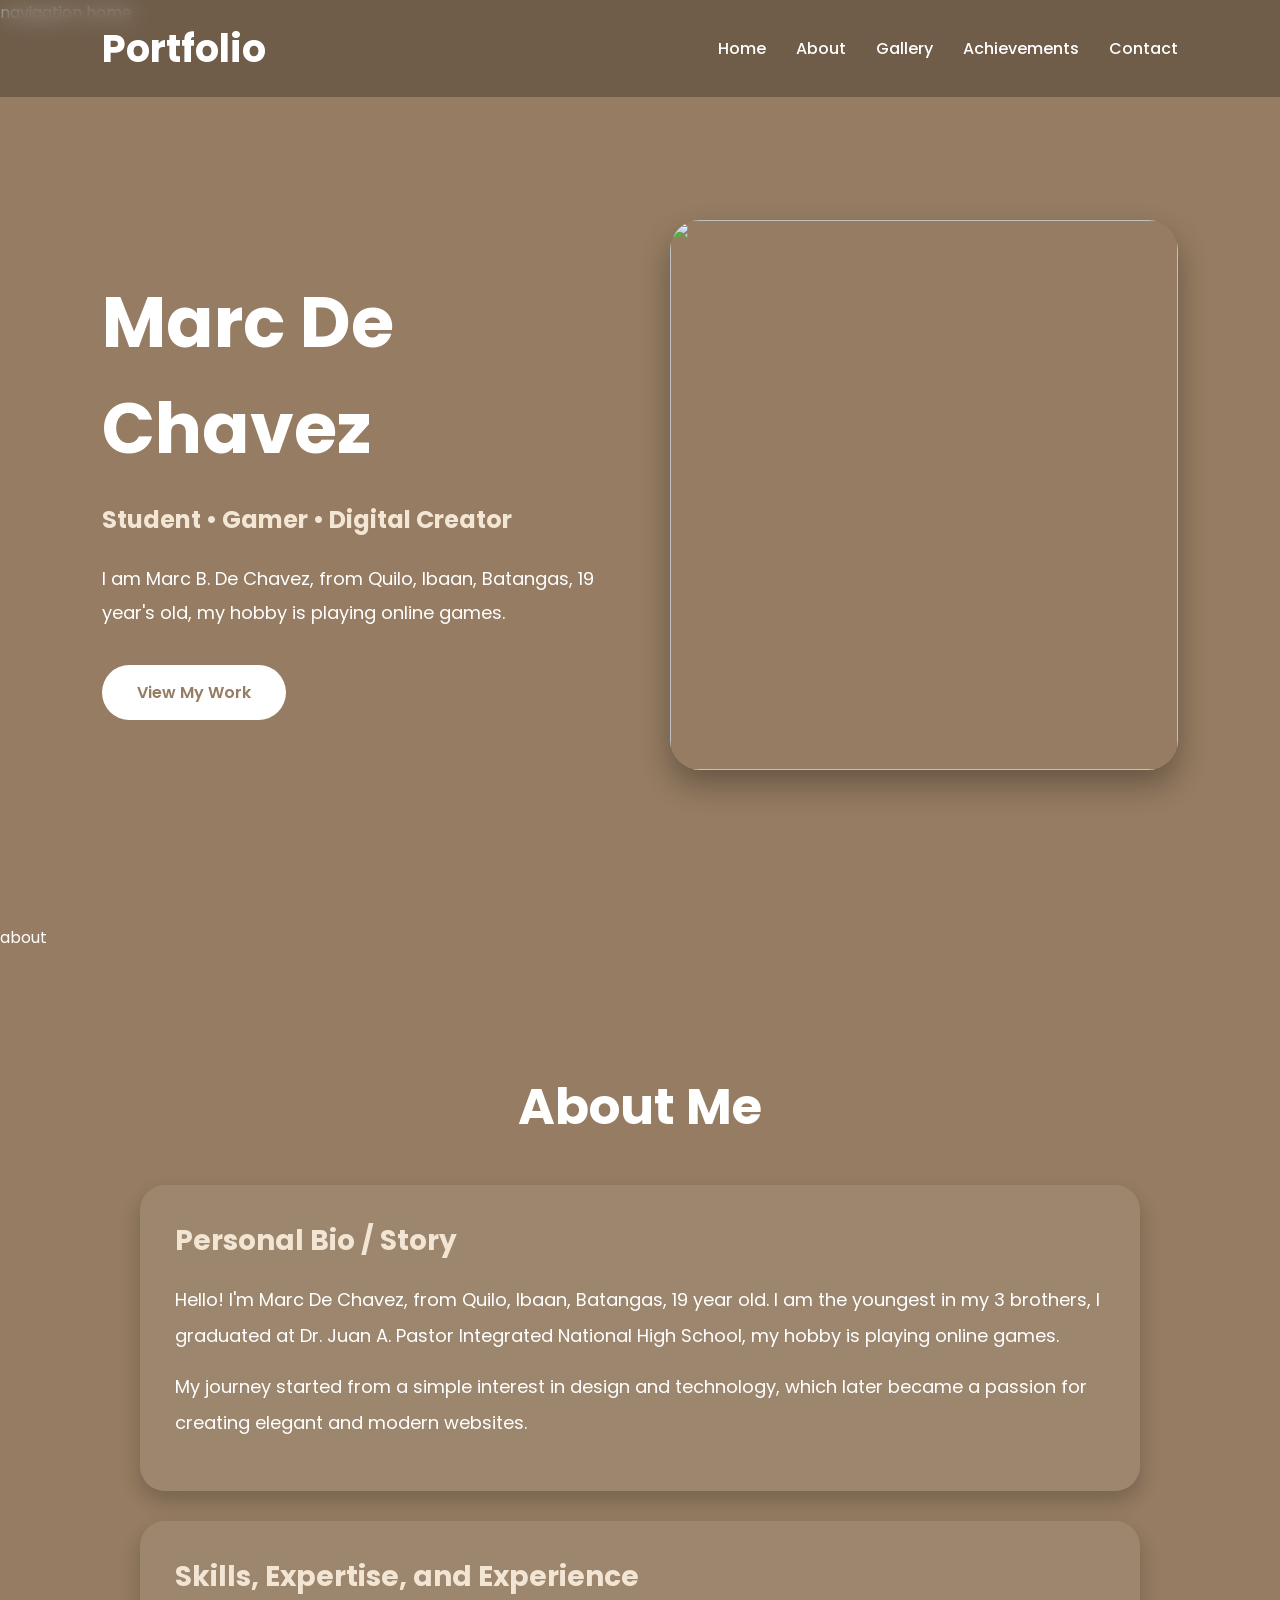
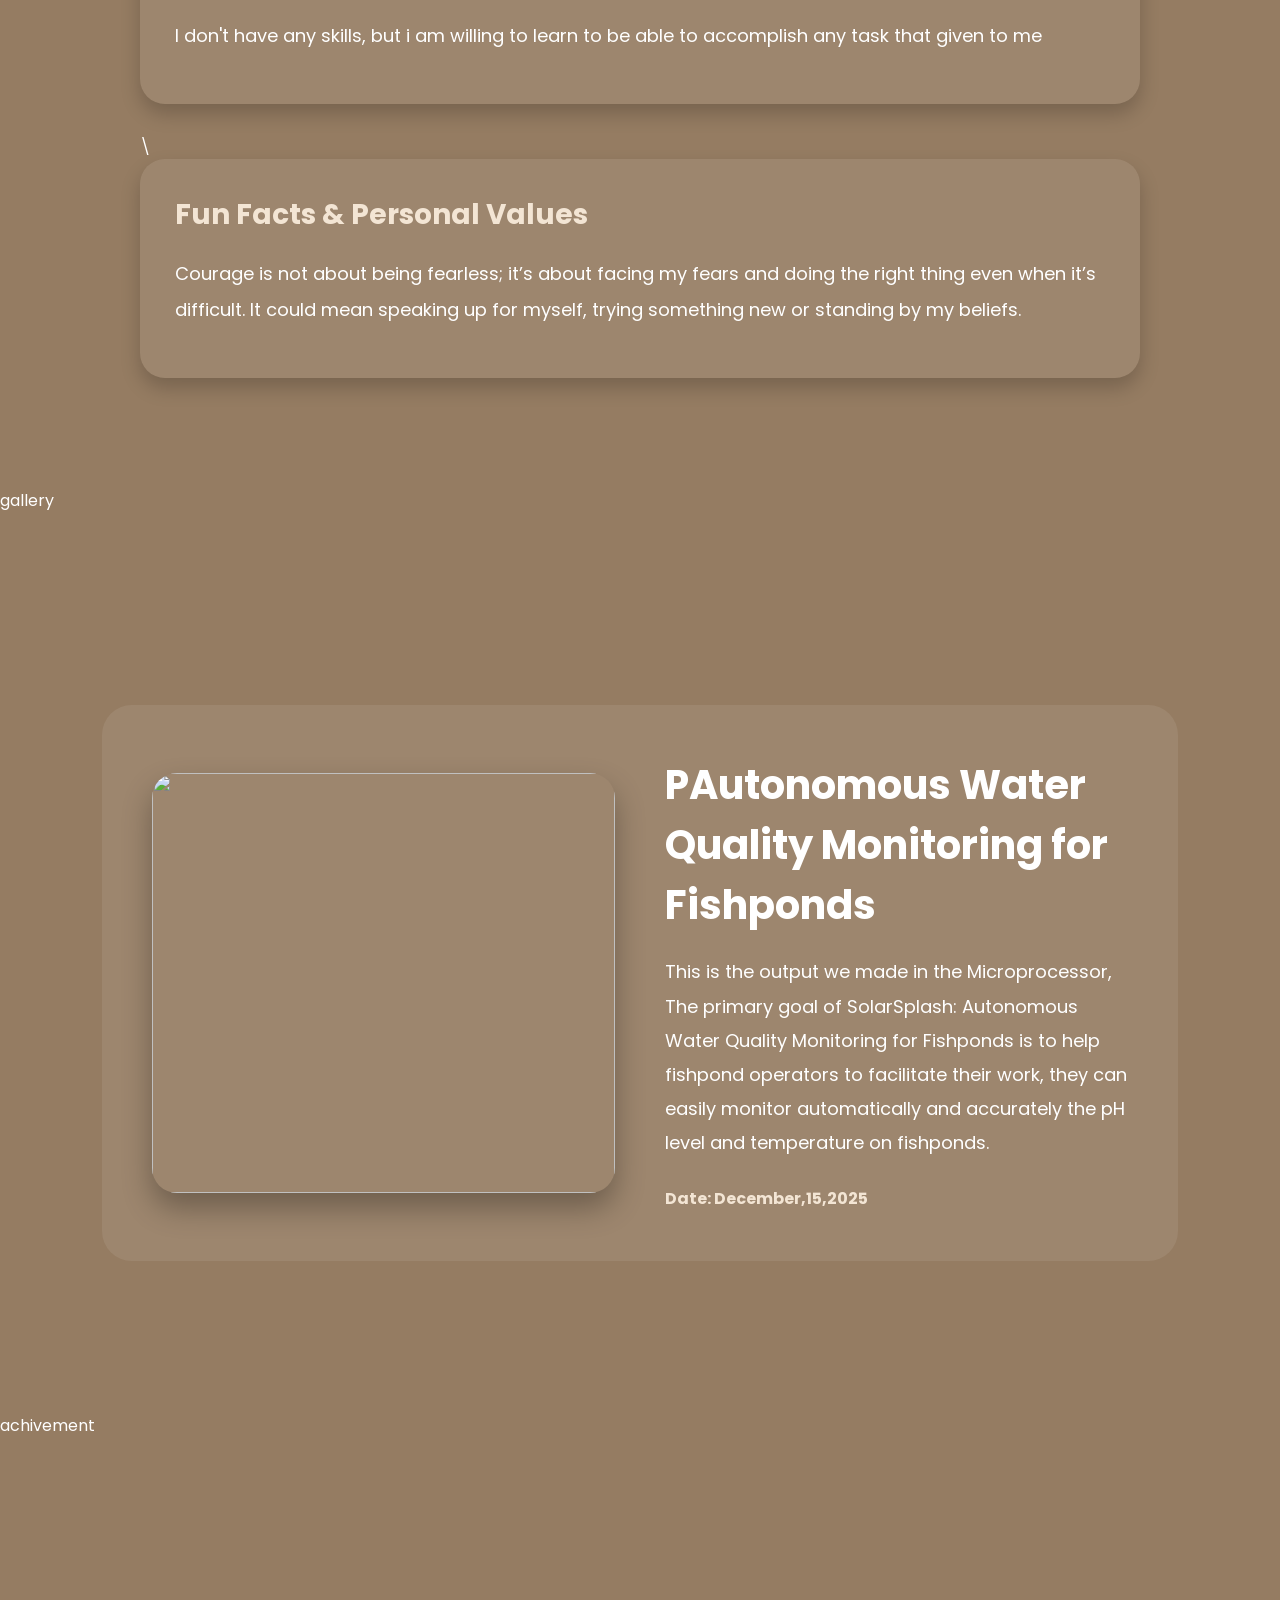
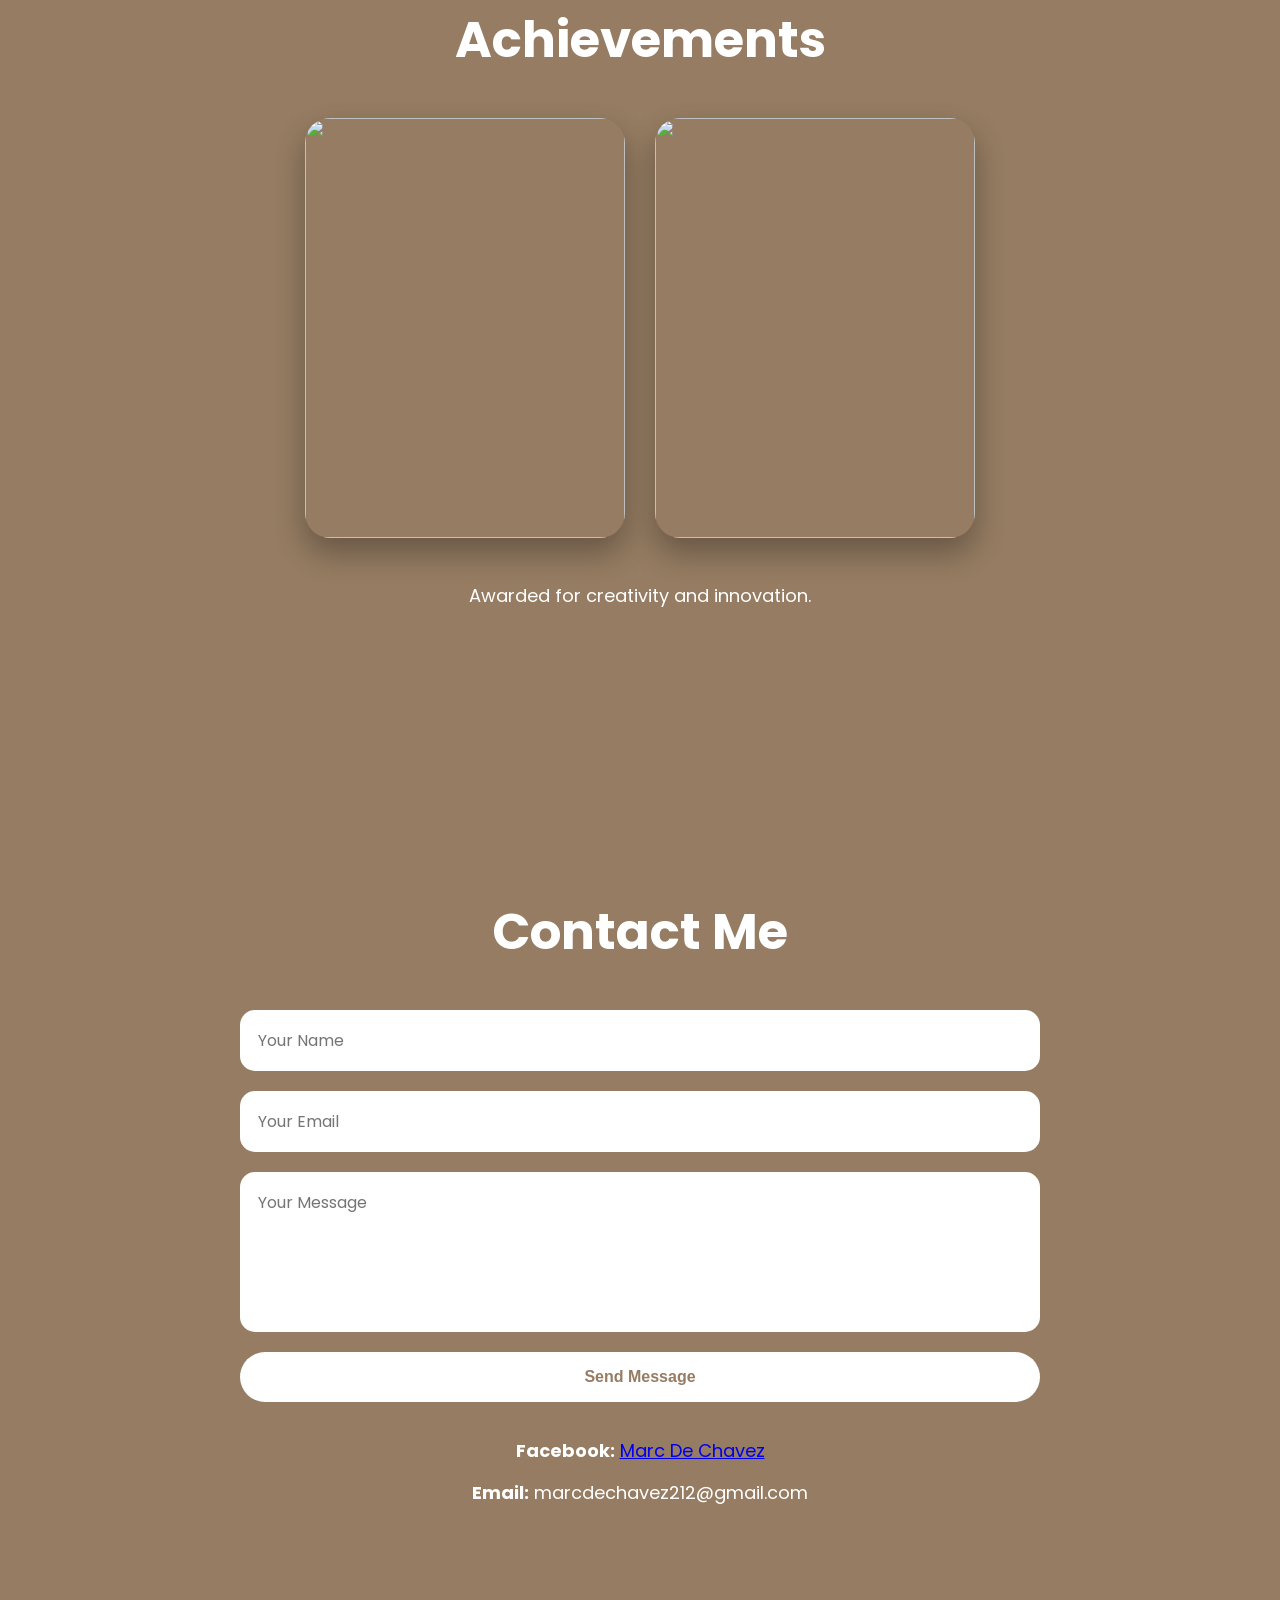
==== index.html @ b5fcf5c3 "Rename all.html to index.html" ====
<!DOCTYPE html>
<html lang="en">
<head>
  <meta charset="UTF-8">
  <meta name="viewport" content="width=device-width, initial-scale=1.0">

  <title>Marc De Chavez Portfolio</title>


  <link rel="stylesheet" href="styles.css">

  <!-- GOOGLE FONT -->
  <link rel="preconnect" href="https://fonts.googleapis.com">
  <link rel="preconnect" href="https://fonts.gstatic.com" crossorigin>

  <link href="https://fonts.googleapis.com/css2?family=Poppins:wght@300;400;500;600;700&display=swap" rel="stylesheet">
</head>

<body>

 navigation
  <nav>

    <h1 class="logo">Portfolio</h1>

    <ul class="nav-links">
      <li><a href="#home">Home</a></li>
      <li><a href="#about">About</a></li>
      <li><a href="#gallery">Gallery</a></li>
      <li><a href="#achievements">Achievements</a></li>
      <li><a href="#contact">Contact</a></li>
    </ul>

  </nav>

home
  <section id="home">

    <div class="hero">

      <!-- TEXT -->
      <div class="hero-text">

        <h2>Marc De Chavez</h2>

        <h3>
          Student • Gamer • Digital Creator
        </h3>

        <p>
          I am Marc B. De Chavez, from Quilo, Ibaan, Batangas, 
          19 year's old, my hobby is playing online games.
        </p>

        <a href="#gallery" class="btn">
          View My Work
        </a>

      </div>

      <div class="hero-image">

        <!-- CHANGE IMAGE HERE -->
        <img src="img/5829223e-6da4-49e0-85bf-e760f3535d61.jpg">

      </div>

    </div>

  </section>

about
  <section id="about">

    <div class="container">

      <h2 class="title">About Me</h2>

      <!-- PERSONAL BIO -->
      <div class="about-box">

        <h3>Personal Bio / Story</h3>

        <p>
          Hello! I'm Marc De Chavez, from Quilo, Ibaan,
           Batangas, 19 year old. I am the youngest in 
           my 3 brothers, I graduated at Dr. Juan A. Pastor 
           Integrated National High School, my hobby is playing 
           online games.

        </p>

        <p>
          My journey started from a simple interest in design
          and technology, which later became a passion for
          creating elegant and modern websites.
        </p>

      </div>

      <div class="about-box">

        <h3>Skills, Expertise, and Experience</h3>

        <p>
          I don't have any skills, but i am willing to
           learn to be able to accomplish any task that
            given to me

        </p>

      </div>
\
      <div class="about-box">

        <h3>Fun Facts & Personal Values</h3>

        <p>
         Courage is not about being fearless; it’s about facing my fears and doing
          the right thing even when it’s difficult. It could mean speaking up for 
          myself, trying something new or standing by my beliefs.
        </p>


      </div>

    </div>

  </section>

gallery
  <section id="gallery">

    <div class="gallery-card">

      <!-- IMAGE -->
      <div class="gallery-image">

        <!-- CHANGE IMAGE HERE -->
        <img src="img/f026e93a-a285-4344-802b-bdf0e72111a1.jpg" alt="">

      </div>

      <!-- INFO -->
      <div class="gallery-info">

        <h2>PAutonomous Water Quality Monitoring for Fishponds</h2>

        <p>
          This is the output we made in the Microprocessor, 
          The primary goal of SolarSplash: Autonomous Water
           Quality Monitoring for Fishponds is to help fishpond 
           operators to facilitate their work, they can easily 
           monitor automatically and accurately the pH level and 
           temperature on fishponds.
        </p>

        <h4>Date: December,15,2025</h4>

      </div>

    </div>

  </section>
achivement
<section id="achievements">

  <div class="achievement">

    <h2 class="title">Achievements</h2>

    <!-- PHOTOS -->
    <div class="achievement-images">

      <!-- PHOTO 1 -->
      <div class="achievement-photo">

        <img src="img/67a61b25-8e62-479e-b3b8-f74d470cdb93.jpg" alt="">

      </div>

      <div class="achievement-photo">

        <img src="img/10125b9a-d23f-42ae-b879-c392c798c02f.jpg" alt="">

      </div>

    </div>

    <!-- DESCRIPTION -->
    <p class="achievement-text">
      Awarded for creativity and innovation.
    </p>

  </div>

</section>
  <section id="contact">

    <div class="contact-box">

      <h2 class="title">Contact Me</h2>

      <form>

        <input type="text" placeholder="Your Name">

        <input type="email" placeholder="Your Email">

        <textarea placeholder="Your Message"></textarea>

        <button type="submit">
          Send Message
        </button>

      </form>

      <div class="contact-info">

        <p><strong>Facebook:</strong> <a href="https://www.facebook.com/marc.de.chavez.335048">Marc De Chavez</a></p>

        <p><strong>Email:</strong> marcdechavez212@gmail.com</p>

      </div>

    </div>

  </section>

</body>
</html>
---- styles.css ----
/* RESET */

*{
    margin:0;
    padding:0;
    box-sizing:border-box;
    scroll-behavior:smooth;
}

/* BODY */

body{
    background:#957C62;
    color:white;
    font-family:'Poppins', sans-serif;
    overflow-x:hidden;
}

/* NAVBAR */

nav{
    position:fixed;
    top:0;
    width:100%;

    display:flex;
    justify-content:space-between;
    align-items:center;

    padding:20px 8%;

    background:rgba(0,0,0,0.25);

    backdrop-filter:blur(10px);

    z-index:1000;
}

.logo{
    font-size:38px;
    font-weight:700;
}

.nav-links{
    display:flex;
    gap:30px;
    list-style:none;
}

.nav-links a{
    color:white;
    text-decoration:none;
    font-weight:500;

    transition:0.3s;
}

.nav-links a:hover{
    color:#f3e5d4;
}

/* SECTION */

section{
    min-height:100vh;

    display:flex;
    justify-content:center;
    align-items:center;

    padding:120px 8% 80px;
}

/* HERO */

.hero{
    width:100%;

    display:grid;
    grid-template-columns:1fr 1fr;

    gap:60px;
    align-items:center;
}

/* HERO TEXT */

.hero-text h2{
    font-size:70px;
    margin-bottom:20px;

    animation:slideLeft 1s ease;
}

.hero-text h3{
    font-size:24px;
    margin-bottom:25px;

    color:#f4e6d5;

    animation:slideLeft 1.2s ease;
}

.hero-text p{
    font-size:18px;
    line-height:1.9;

    margin-bottom:35px;

    animation:slideLeft 1.4s ease;
}

/* BUTTON */

.btn{
    display:inline-block;

    padding:15px 35px;

    background:white;
    color:#957C62;

    text-decoration:none;
    font-weight:600;

    border-radius:40px;

    transition:0.4s;

    animation:slideLeft 1.6s ease;
}

.btn:hover{
    transform:translateY(-10px) scale(1.05);
}

/* HERO IMAGE */

.hero-image{
    width:100%;
    height:550px;

    border-radius:30px;

    overflow:hidden;

    box-shadow:0 15px 30px rgba(0,0,0,0.3);

    transition:0.5s;

    animation:float 3s ease-in-out infinite;
}

.hero-image img{
    width:100%;
    height:100%;
    object-fit:cover;
}

.hero-image:hover{
    transform:translateY(-20px) scale(1.03);
}

/* CONTAINER */

.container{
    width:100%;
    max-width:1000px;
}

.title{
    text-align:center;

    font-size:50px;

    margin-bottom:40px;
}

/* ABOUT BOX */

.about-box{
    background:rgba(255,255,255,0.08);

    padding:35px;

    border-radius:25px;

    margin-bottom:30px;

    transition:0.4s;

    box-shadow:0 10px 20px rgba(0,0,0,0.2);
}

.about-box:hover{
    transform:translateY(-10px);
}

.about-box h3{
    font-size:28px;

    margin-bottom:20px;

    color:#f3e5d4;
}

.about-box p{
    font-size:18px;

    line-height:2;

    margin-bottom:15px;
}

/* SKILLS */

.skills{
    display:flex;
    flex-wrap:wrap;

    gap:15px;

    margin-top:20px;
}

.skills span{
    background:rgba(255,255,255,0.15);

    padding:12px 20px;

    border-radius:30px;

    transition:0.4s;
}

.skills span:hover{
    transform:translateY(-8px);
    background:rgba(255,255,255,0.25);
}

/* GALLERY */

.gallery-card{
    width:100%;

    display:grid;
    grid-template-columns:1fr 1fr;

    gap:50px;

    background:rgba(255,255,255,0.08);

    padding:50px;

    border-radius:30px;

    align-items:center;
}

/* GALLERY IMAGE */

.gallery-image{
    height:420px;

    border-radius:25px;

    overflow:hidden;

    transition:0.5s;

    box-shadow:0 15px 30px rgba(0,0,0,0.3);
}

.gallery-image img{
    width:100%;
    height:100%;
    object-fit:cover;
}

.gallery-image:hover{
    transform:translateY(-20px) scale(1.03);
}

/* GALLERY INFO */

.gallery-info h2{
    font-size:40px;
    margin-bottom:20px;
}

.gallery-info p{
    font-size:18px;
    line-height:1.9;

    margin-bottom:25px;
}

.gallery-info h4{
    color:#f3e5d4;
}

/* ACHIEVEMENTS */

/* ACHIEVEMENTS */

.achievement{
    width:100%;
    text-align:center;
}

/* IMAGE CONTAINER */

.achievement-images{
    display:flex;
    justify-content:center;
    gap:30px;
    flex-wrap:wrap;

    margin-top:40px;
    margin-bottom:40px;
}

/* PHOTO */

.achievement-photo{
    width:320px;
    height:420px;

    overflow:hidden;

    border-radius:25px;

    box-shadow:0 15px 30px rgba(0,0,0,0.3);

    transition:0.5s;
}

.achievement-photo img{
    width:100%;
    height:100%;
    object-fit:cover;
}

/* HOVER ANIMATION */

.achievement-photo:hover{
    transform:translateY(-20px) scale(1.03);
}

/* TEXT */

.achievement-text{
    max-width:700px;

    margin:auto;

    font-size:18px;
    line-height:2;
}
/* CONTACT */

.contact-box{
    width:100%;
    max-width:800px;
}

/* FORM */

form{
    display:flex;
    flex-direction:column;

    gap:20px;

    margin-bottom:35px;
}

input,
textarea{
    padding:18px;

    border:none;
    outline:none;

    border-radius:15px;

    font-size:16px;

    font-family:'Poppins', sans-serif;
}

textarea{
    resize:none;
    height:160px;
}

/* BUTTON */

button{
    padding:16px;

    border:none;

    border-radius:40px;

    background:white;
    color:#957C62;

    font-size:16px;
    font-weight:600;

    cursor:pointer;

    transition:0.4s;
}

button:hover{
    transform:translateY(-8px);
}

/* CONTACT INFO */

.contact-info{
    text-align:center;
}

.contact-info p{
    margin-bottom:15px;
    font-size:18px;
}

/* ANIMATIONS */

@keyframes float{

    0%{
        transform:translateY(0px);
    }

    50%{
        transform:translateY(-15px);
    }

    100%{
        transform:translateY(0px);
    }

}

@keyframes slideLeft{

    from{
        opacity:0;
        transform:translateX(-50px);
    }

    to{
        opacity:1;
        transform:translateX(0);
    }

}

/* RESPONSIVE */

@media(max-width:900px){

    .hero,
    .gallery-card{
        grid-template-columns:1fr;
    }

    .hero-text{
        text-align:center;
    }

    .hero-text h2{
        font-size:50px;
    }

    nav{
        flex-direction:column;
        gap:15px;
    }

    .nav-links{
        flex-wrap:wrap;
        justify-content:center;
    }

}
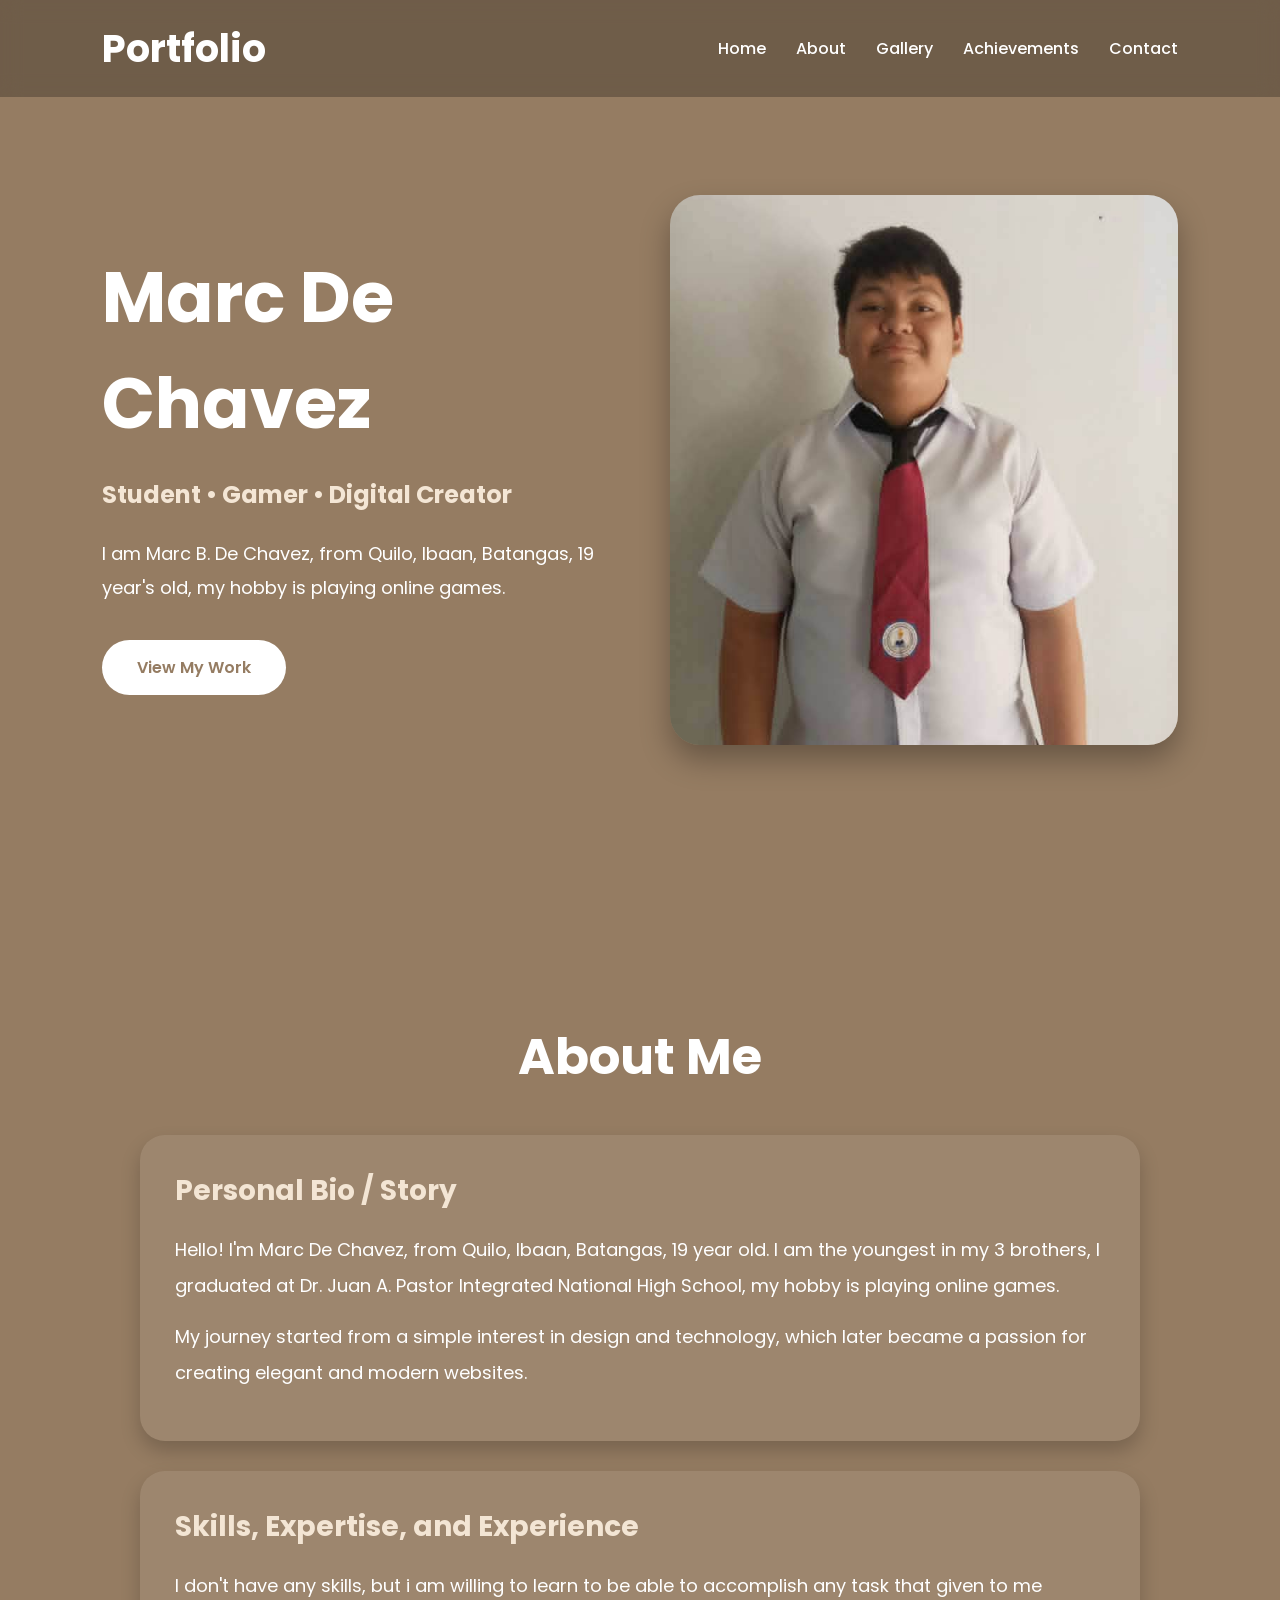
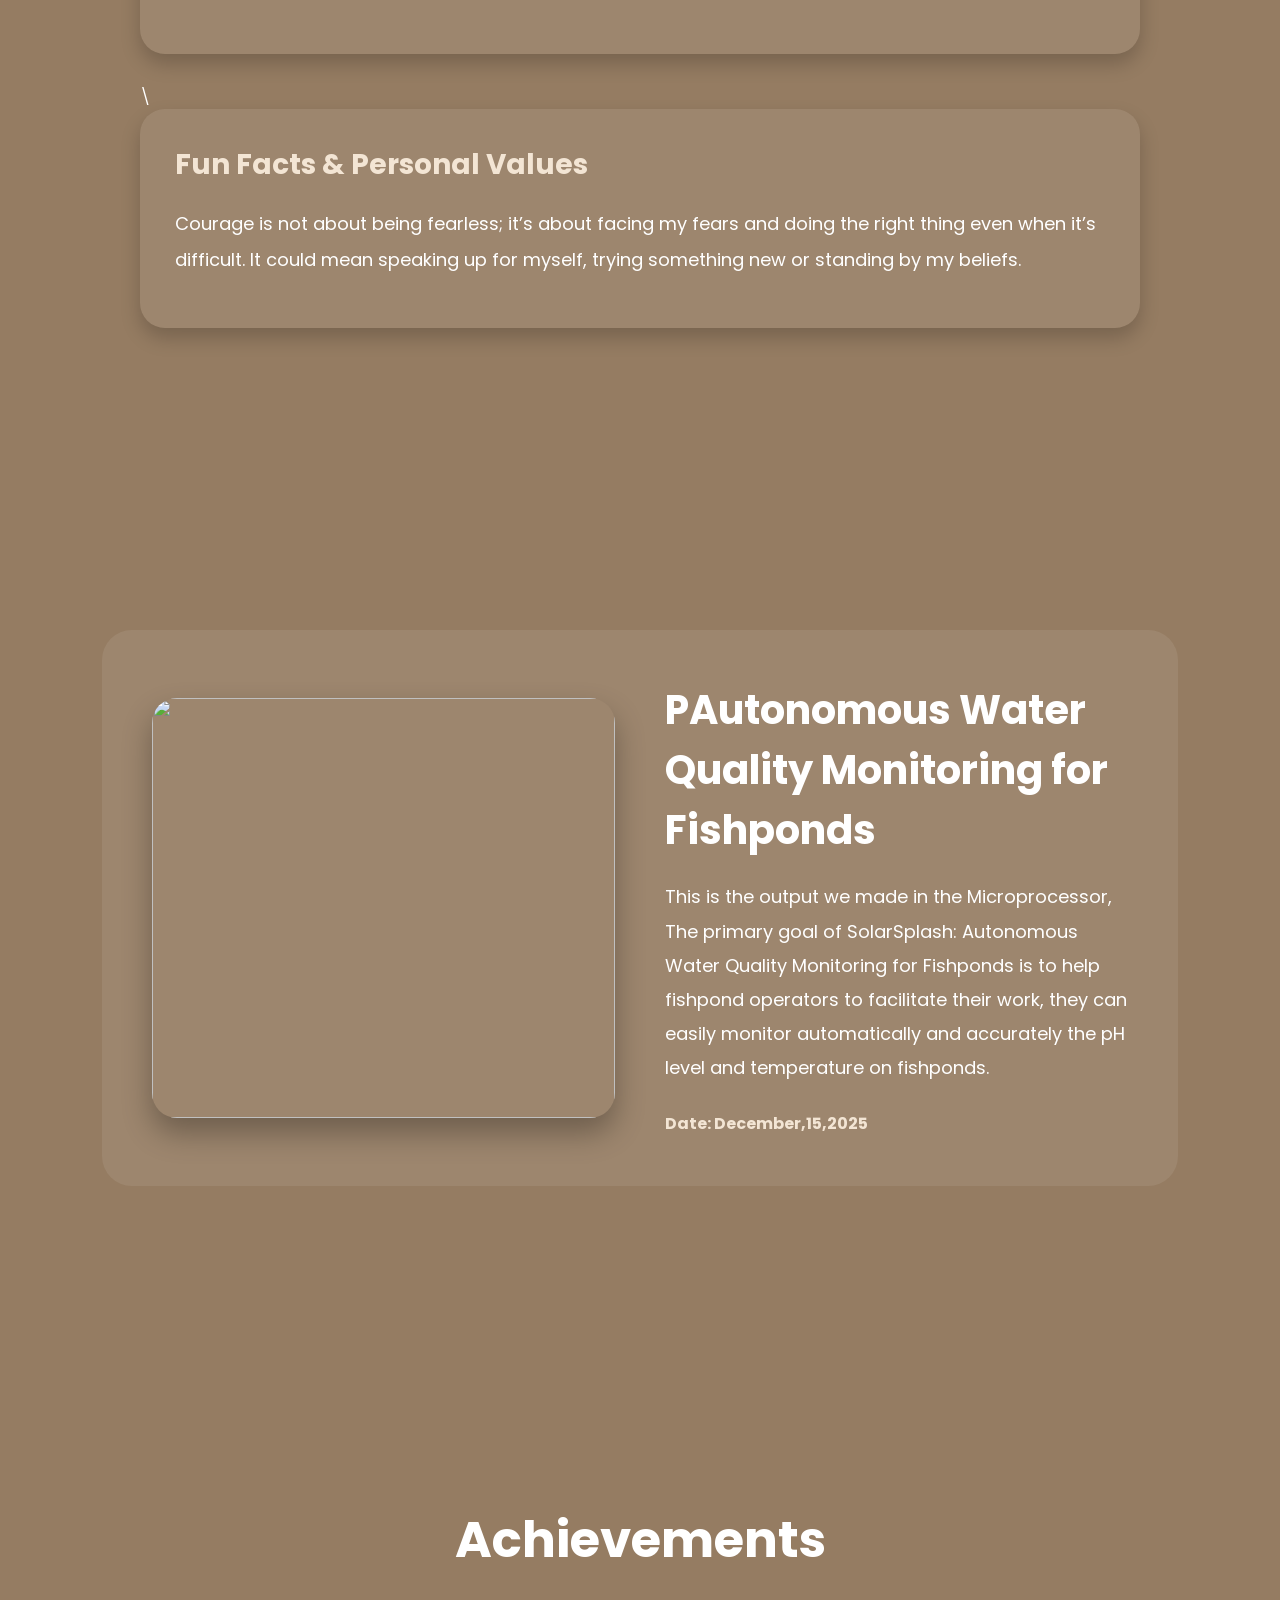
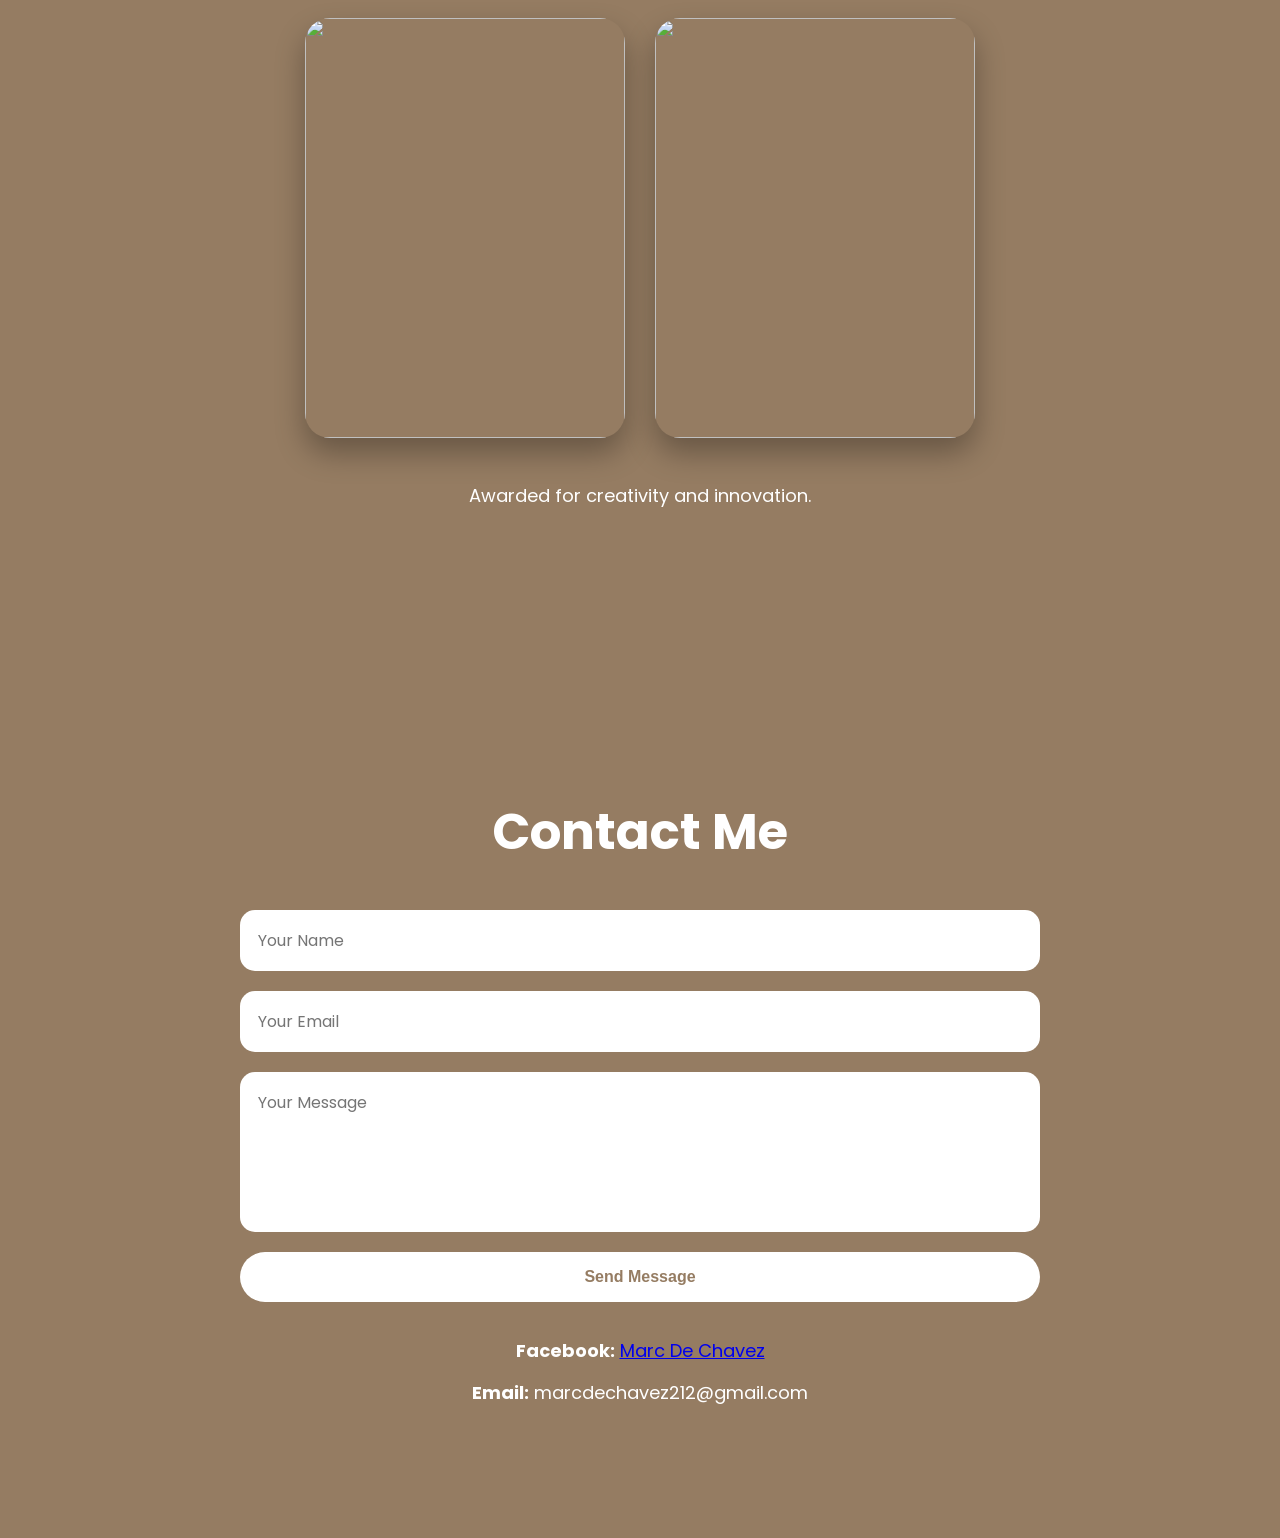
==== commit 7b8c7d26: "Update index.html" ====
--- a/index.html
+++ b/index.html
@@ -18,7 +18,7 @@
 
 <body>
 
- navigation
+
   <nav>
 
     <h1 class="logo">Portfolio</h1>
@@ -33,7 +33,7 @@
 
   </nav>
 
-home
+
   <section id="home">
 
     <div class="hero">
@@ -61,15 +61,15 @@
       <div class="hero-image">
 
         <!-- CHANGE IMAGE HERE -->
-        <img src="img/5829223e-6da4-49e0-85bf-e760f3535d61.jpg">
-
-      </div>
-
-    </div>
-
-  </section>
-
-about
+        <img src="5829223e-6da4-49e0-85bf-e760f3535d61.jpg">
+
+      </div>
+
+    </div>
+
+  </section>
+
+
   <section id="about">
 
     <div class="container">
@@ -128,7 +128,7 @@
 
   </section>
 
-gallery
+
   <section id="gallery">
 
     <div class="gallery-card">
@@ -162,7 +162,7 @@
     </div>
 
   </section>
-achivement
+
 <section id="achievements">
 
   <div class="achievement">
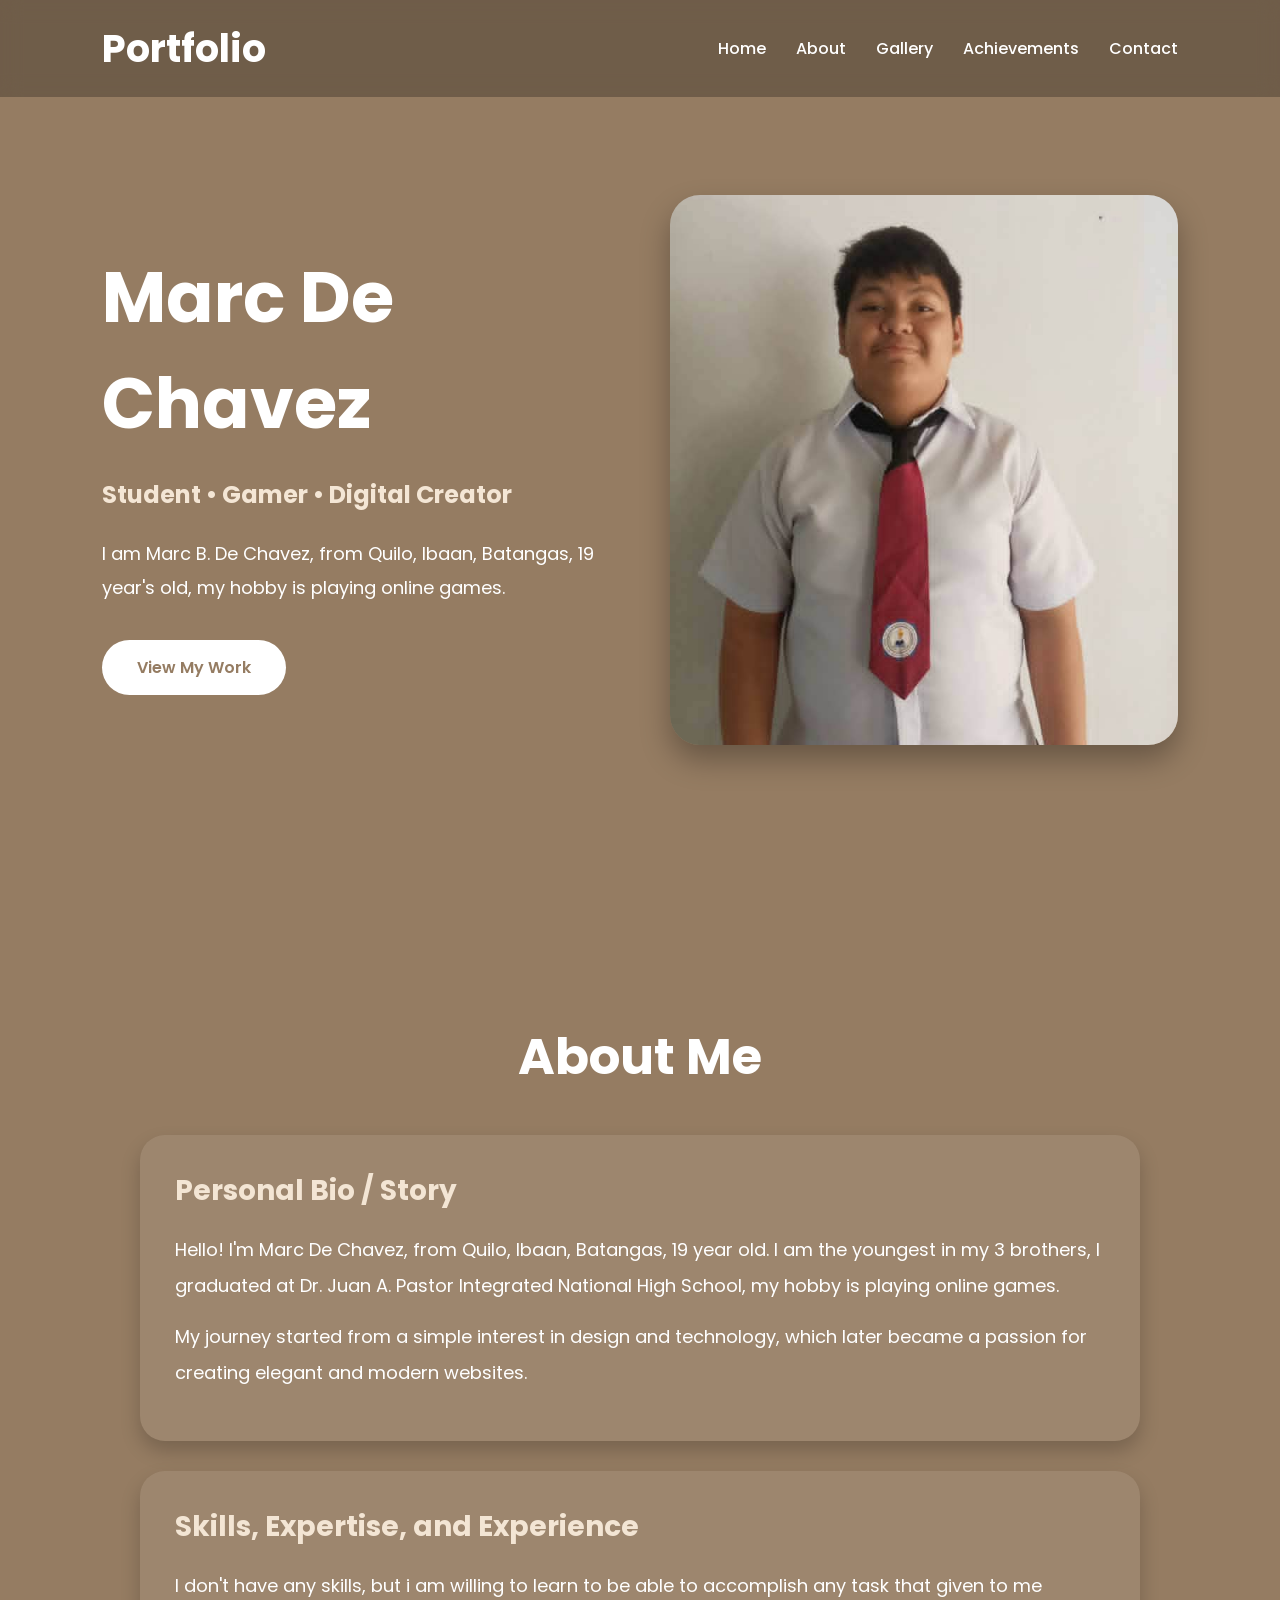
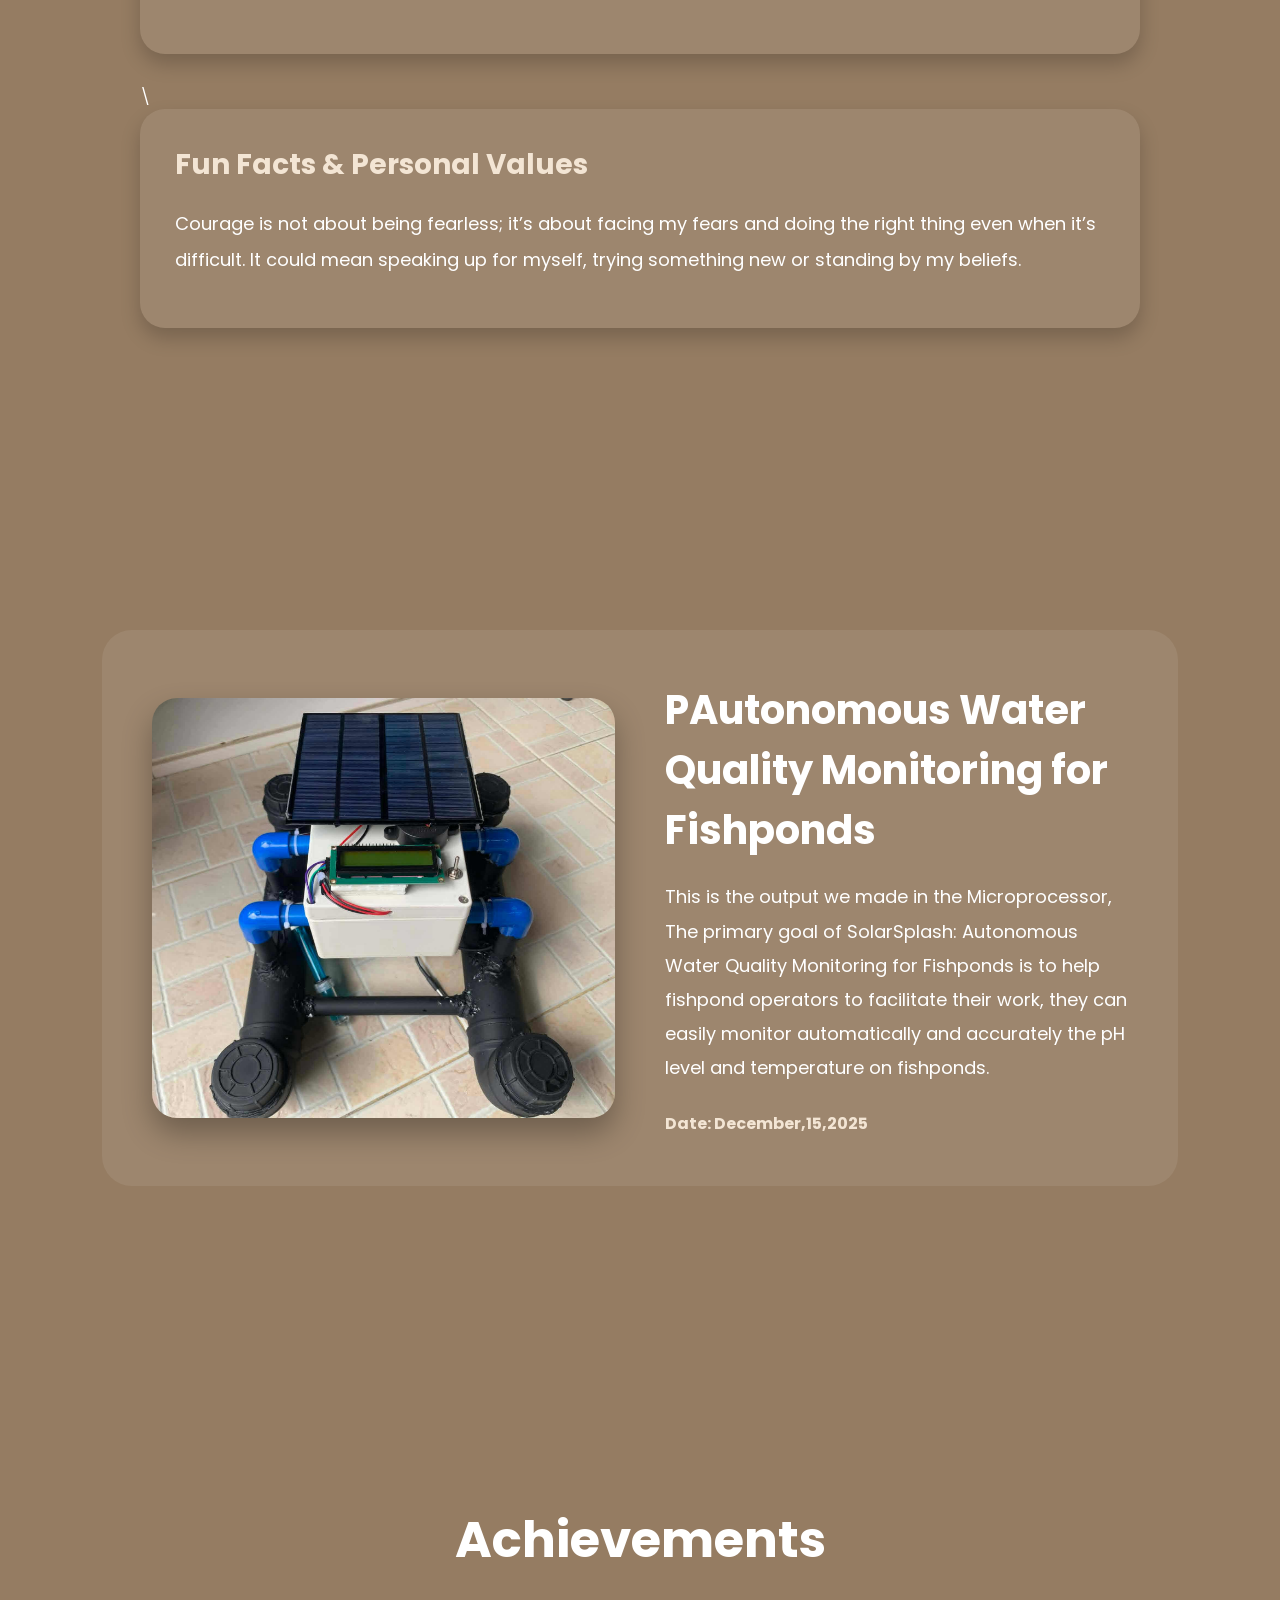
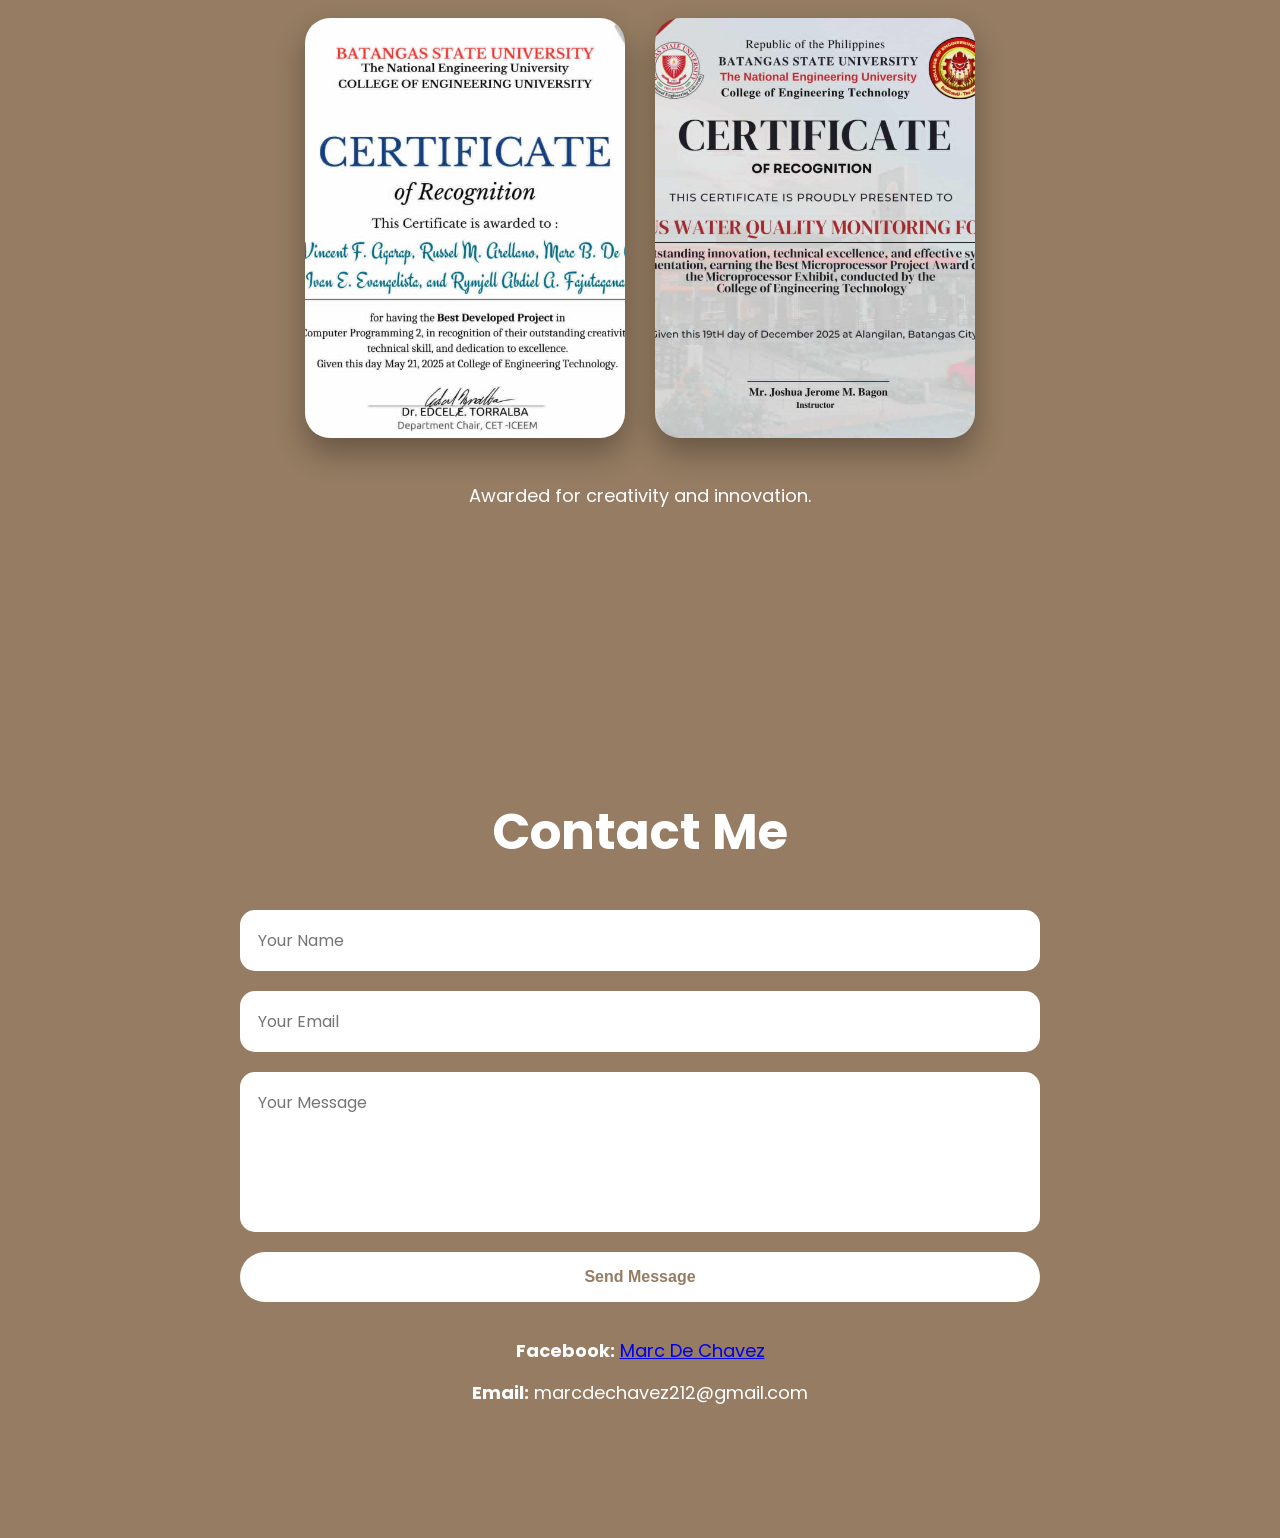
==== commit 2cebfdd0: "Update index.html" ====
--- a/index.html
+++ b/index.html
@@ -137,7 +137,7 @@
       <div class="gallery-image">
 
         <!-- CHANGE IMAGE HERE -->
-        <img src="img/f026e93a-a285-4344-802b-bdf0e72111a1.jpg" alt="">
+        <img src="f026e93a-a285-4344-802b-bdf0e72111a1.jpg" alt="">
 
       </div>
 
@@ -175,13 +175,13 @@
       <!-- PHOTO 1 -->
       <div class="achievement-photo">
 
-        <img src="img/67a61b25-8e62-479e-b3b8-f74d470cdb93.jpg" alt="">
+        <img src="67a61b25-8e62-479e-b3b8-f74d470cdb93.jpg" alt="">
 
       </div>
 
       <div class="achievement-photo">
 
-        <img src="img/10125b9a-d23f-42ae-b879-c392c798c02f.jpg" alt="">
+        <img src="10125b9a-d23f-42ae-b879-c392c798c02f.jpg" alt="">
 
       </div>
 
